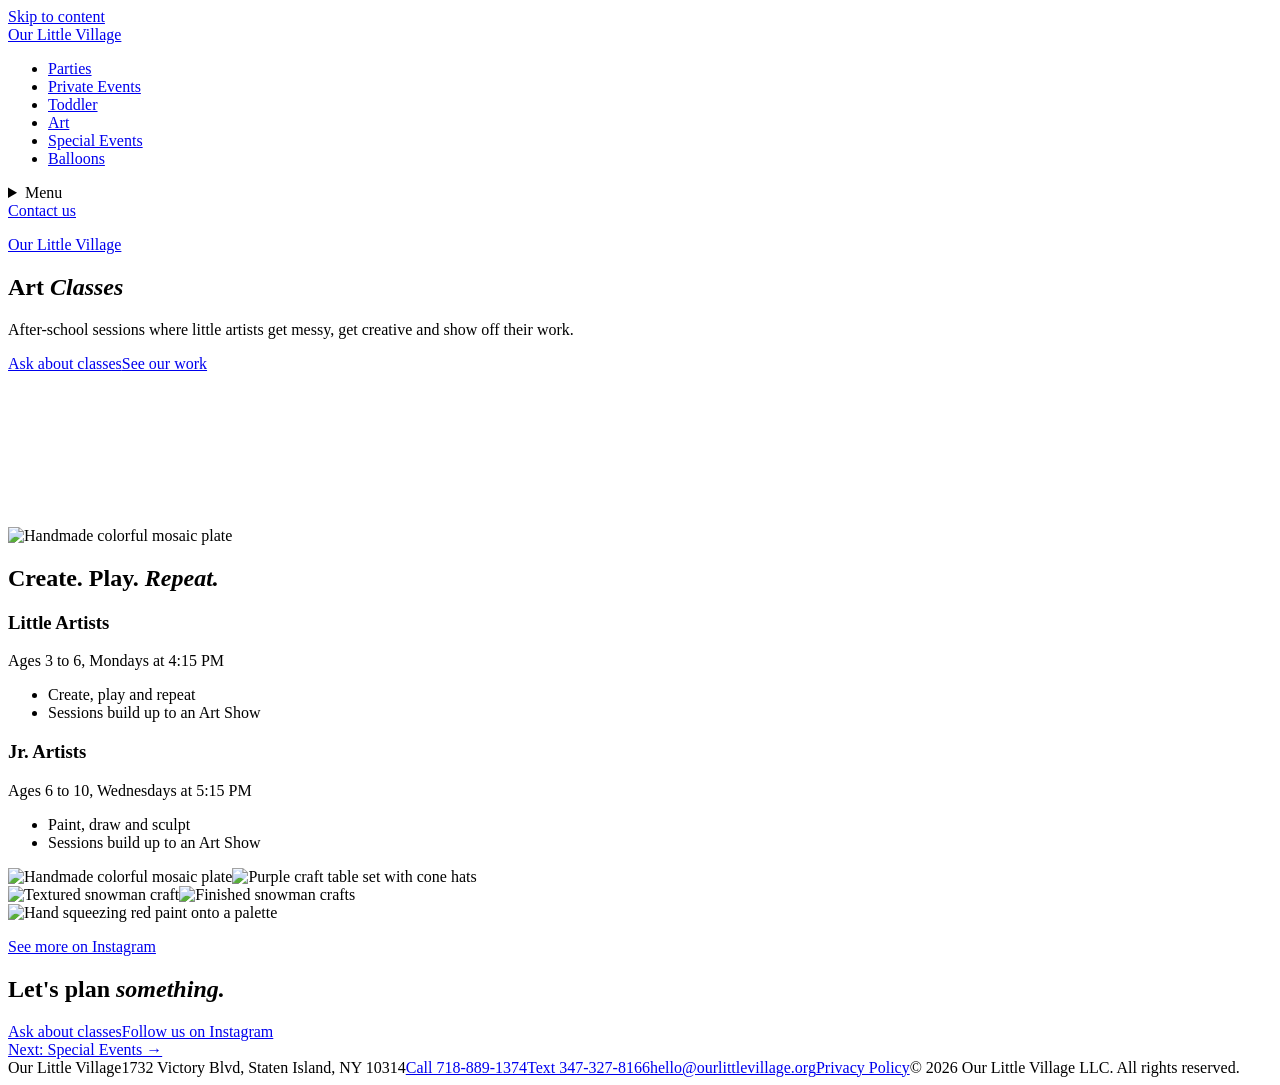
==== art-classes.html @ 56aa709c "Add files via upload" ====
<!doctype html>
<html lang="en">
<head>
<meta charset="utf-8">
<meta name="robots" content="noindex, nofollow">
<meta name="viewport" content="width=device-width, initial-scale=1">
<title>Art Classes | Our Little Village, Staten Island</title>
<meta name="description" content="After-school art classes for Little Artists ages 3 to 6 and Jr. Artists ages 6 to 10 in Staten Island.">
<link rel="preconnect" href="https://fonts.googleapis.com">
<link rel="preconnect" href="https://fonts.gstatic.com" crossorigin>
<link href="https://fonts.googleapis.com/css2?family=Fraunces:ital,opsz,wght,SOFT,WONK@0,9..144,300..800,0..100,0..1;1,9..144,300..800,0..100,0..1&family=DM+Sans:opsz,wght@9..40,400;9..40,500;9..40,700&display=swap" rel="stylesheet">
<link rel="stylesheet" href="assets/pages.css">
<link rel="stylesheet" href="assets/access.css">
</head>
<body data-theme="art">
<a class="skip-link" href="#content">Skip to content</a>
<header class="panel">
<nav class="nav" aria-label="Main"><a class="brand" href="index.html"><img src="assets/logo.png" alt=""><span>Our Little Village</span></a><ul><li><a href="parties.html">Parties</a></li><li><a href="private-events.html">Private Events</a></li><li><a href="toddler-classes.html">Toddler</a></li><li><a href="art-classes.html" aria-current="page">Art</a></li><li><a href="special-events.html">Special Events</a></li><li><a href="balloons-backdrops.html">Balloons</a></li></ul><div class="nav-end"><details class="menu"><summary>Menu</summary><div class="panel-links"><a href="index.html">Home</a><a href="parties.html">Parties</a><a href="private-events.html">Private Events</a><a href="toddler-classes.html">Toddler</a><a href="art-classes.html">Art</a><a href="special-events.html">Special Events</a><a href="balloons-backdrops.html">Balloons</a><a href="contact.html">Contact</a></div></details><a class="call" href="contact.html">Contact us</a></div></nav>
<section class="phero" id="content" tabindex="-1">
  <div class="fx">
    <p class="crumb"><a href="index.html">Our Little Village</a></p>
    <h1>Art <em>Classes</em></h1>
    <p class="lede">After-school sessions where little artists get messy, get creative and show off their work.</p>
    <div class="cta"><a class="btn main" href="contact.html">Ask about classes</a><a class="btn alt" href="#work">See our work</a></div>
  </div>
  <div class="stage">
    <div class="arch"><video muted loop playsinline preload="none" poster="assets/work/art.jpg" data-src="assets/work/art.mp4" aria-hidden="true"></video></div>
    <img class="float" src="assets/work/art-a.jpg" alt="Handmade colorful mosaic plate">
  </div>
</section>
</header>
<main>
  <section class="statement"><h2 class="reveal">Create. Play. <em>Repeat.</em></h2></section>
  <section class="details"><article class="card reveal"><h3>Little Artists</h3><p class="meta">Ages 3 to 6, Mondays at 4:15 PM</p><ul><li>Create, play and repeat</li><li>Sessions build up to an Art Show</li></ul></article><article class="card reveal"><h3>Jr. Artists</h3><p class="meta">Ages 6 to 10, Wednesdays at 5:15 PM</p><ul><li>Paint, draw and sculpt</li><li>Sessions build up to an Art Show</li></ul></article></section>
  <section class="gallery-wrap" id="work"><div class="gallery reveal"><div class="col" style="--s:-34"><img loading="lazy" src="assets/work/art-a.jpg" alt="Handmade colorful mosaic plate"><img loading="lazy" src="assets/work/art-c.jpg" alt="Purple craft table set with cone hats"></div><div class="col" style="--s:46"><img loading="lazy" src="assets/work/art-d.jpg" alt="Textured snowman craft"><img loading="lazy" src="assets/work/art-e.jpg" alt="Finished snowman crafts"></div><div class="col" style="--s:-60"><img loading="lazy" src="assets/work/art-b.jpg" alt="Hand squeezing red paint onto a palette"></div></div>
    <p class="gallery-note"><a href="https://www.instagram.com/ourlittlevillage.llc/" target="_blank" rel="noopener">See more on Instagram</a></p></section>
</main>
<section class="next dark">
  <h2 class="reveal">Let's plan <em>something.</em></h2>
  <div class="cta"><a class="btn main" href="contact.html">Ask about classes</a><a class="btn alt" href="https://www.instagram.com/ourlittlevillage.llc/" target="_blank" rel="noopener">Follow us on Instagram</a></div>
  <a class="next-link" href="special-events.html">Next: Special Events &rarr;</a>
</section>
<footer><div><span>Our Little Village</span><span>1732 Victory Blvd, Staten Island, NY 10314</span><a href="tel:+17188891374">Call 718-889-1374</a><a href="sms:+13473278166">Text 347-327-8166</a><a href="mailto:hello@ourlittlevillage.org">hello@ourlittlevillage.org</a><a href="privacy.html">Privacy Policy</a><span>&copy; 2026 Our Little Village LLC. All rights reserved.</span></div></footer>
<script src="assets/motion.js"></script>
<script src="assets/pages.js"></script>
</body>
</html>
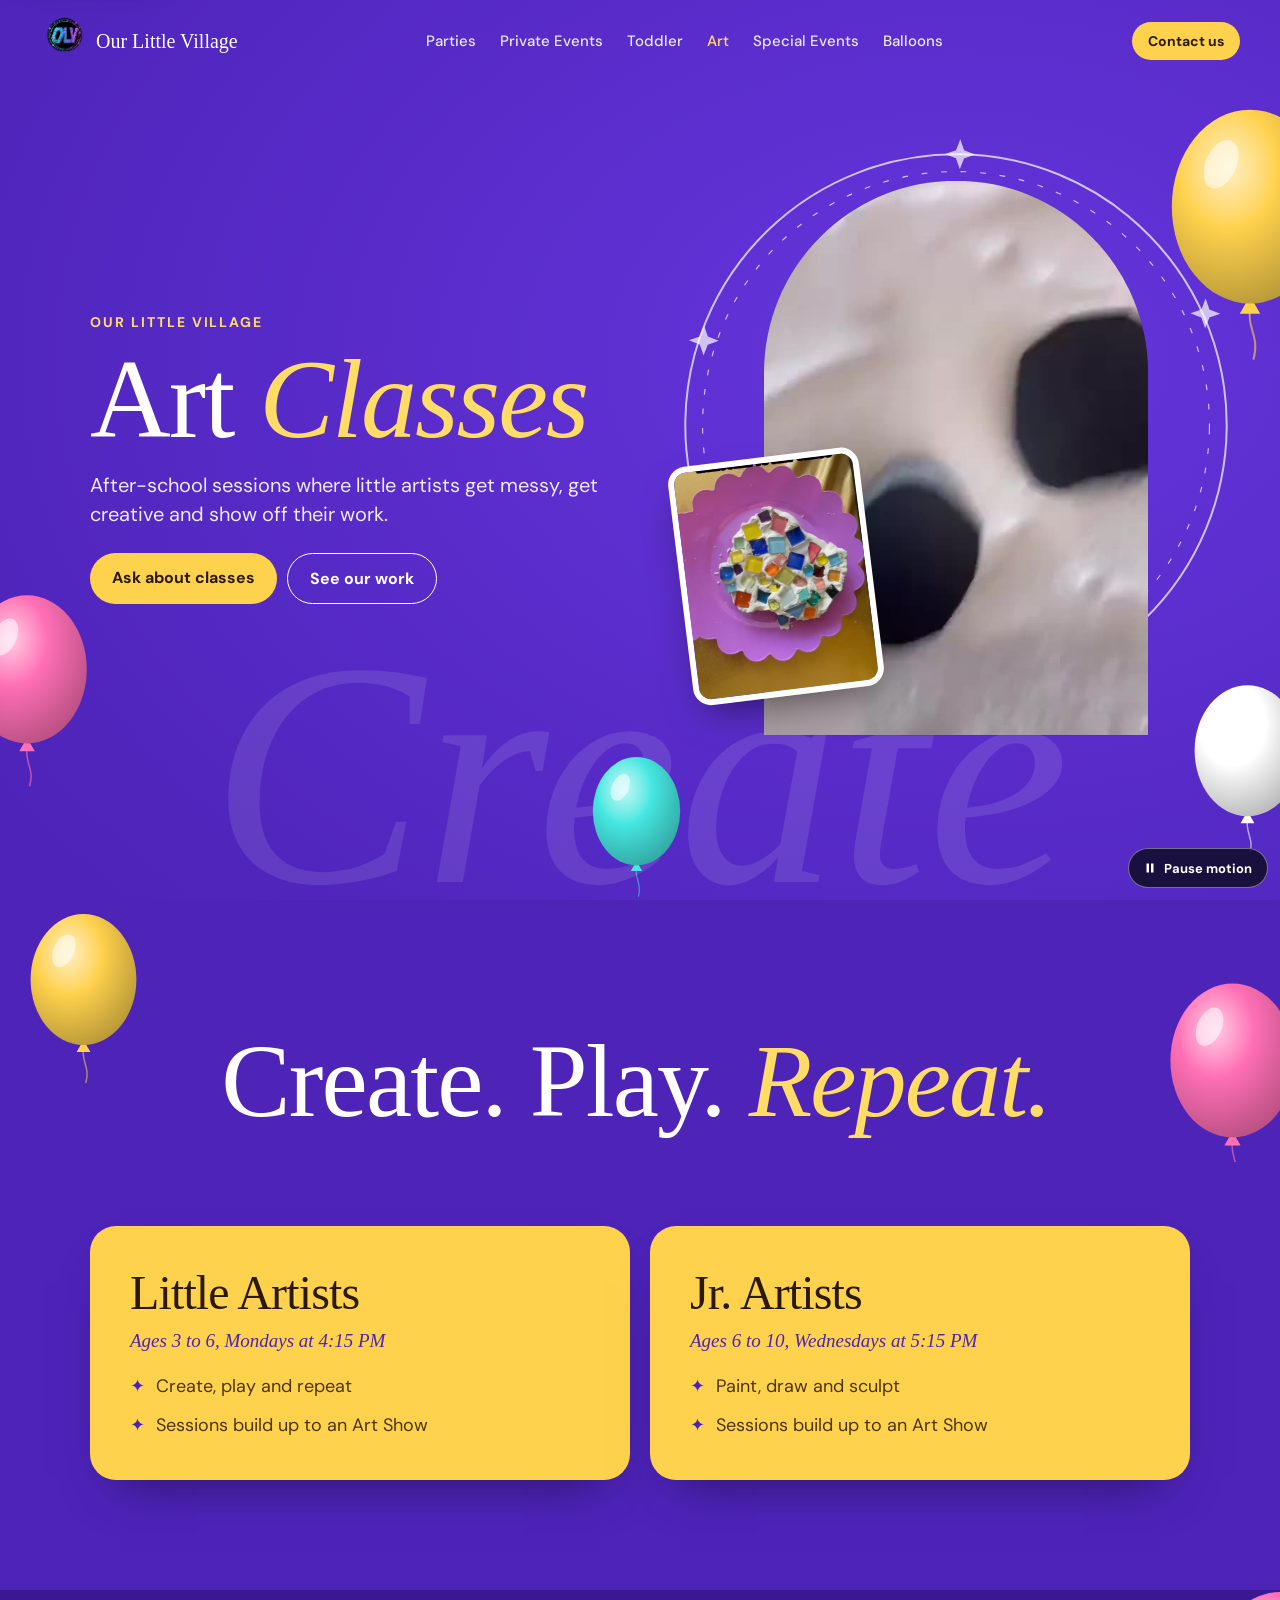
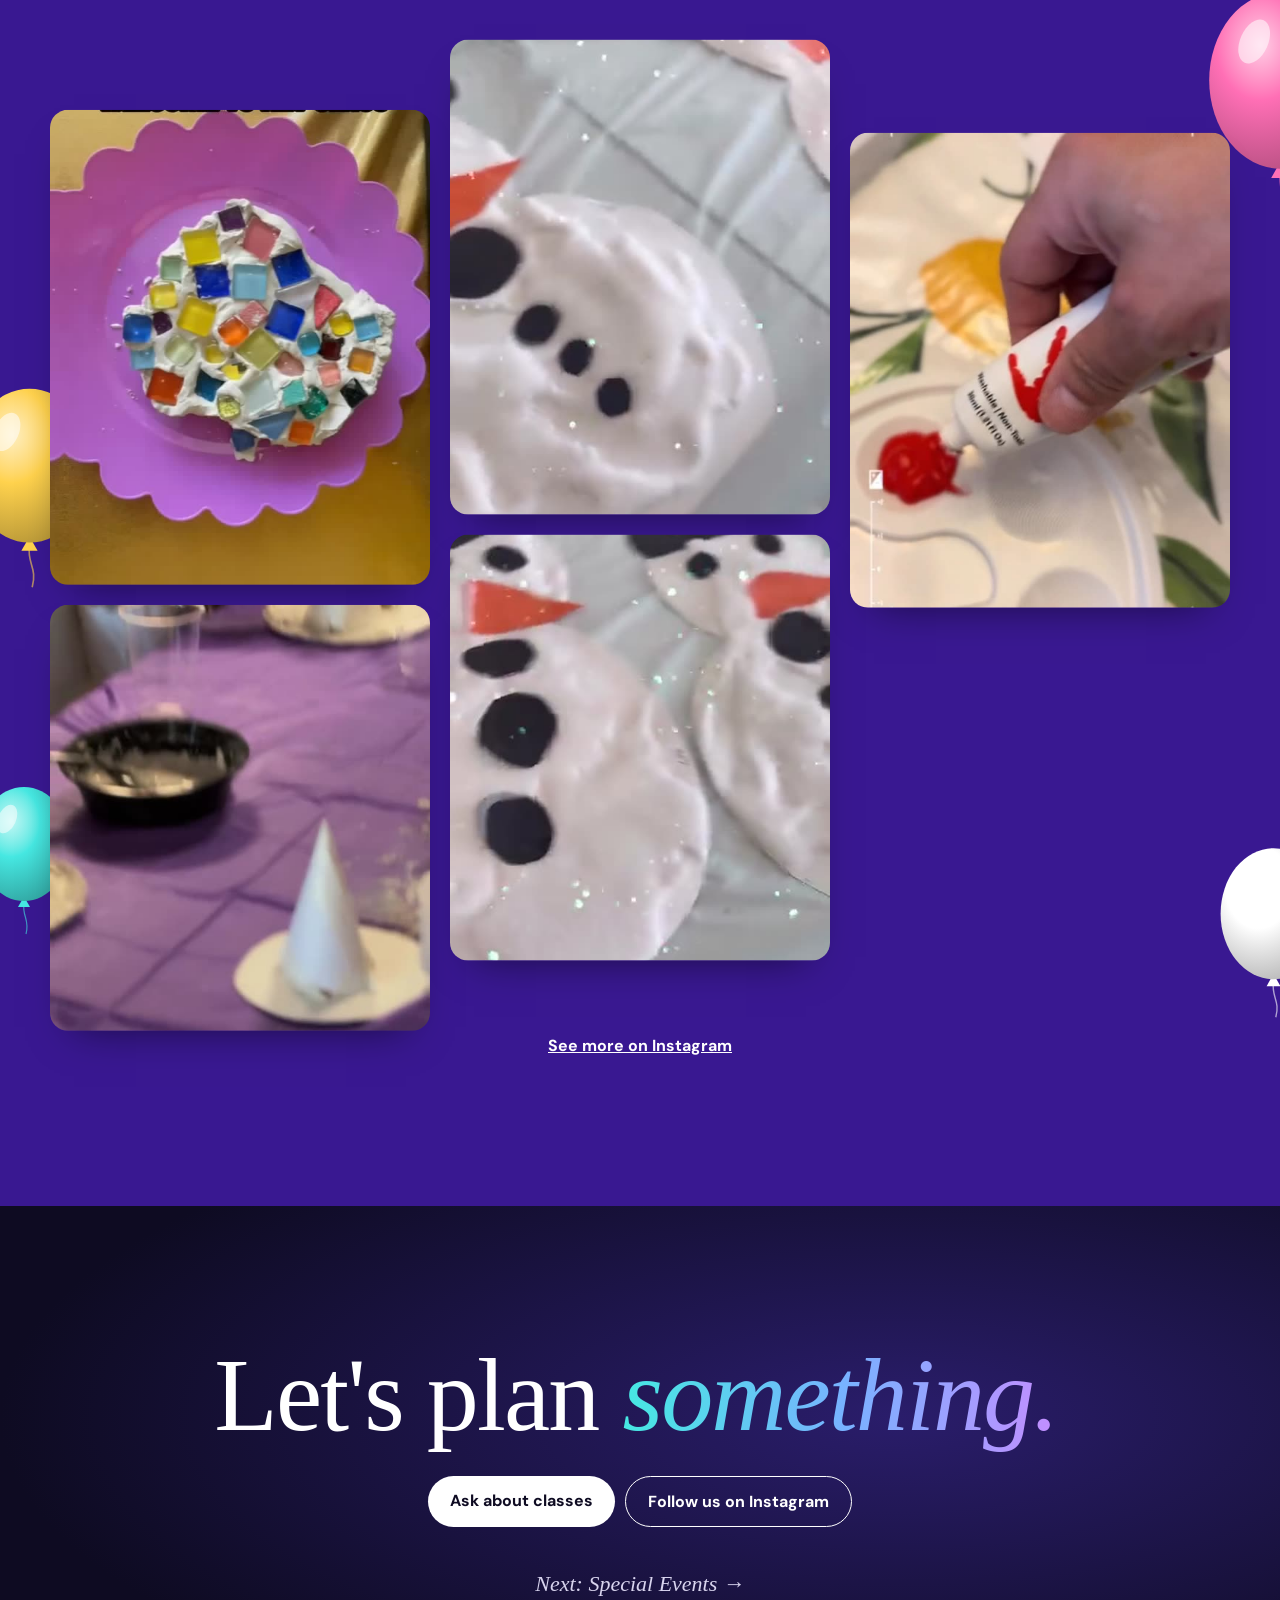
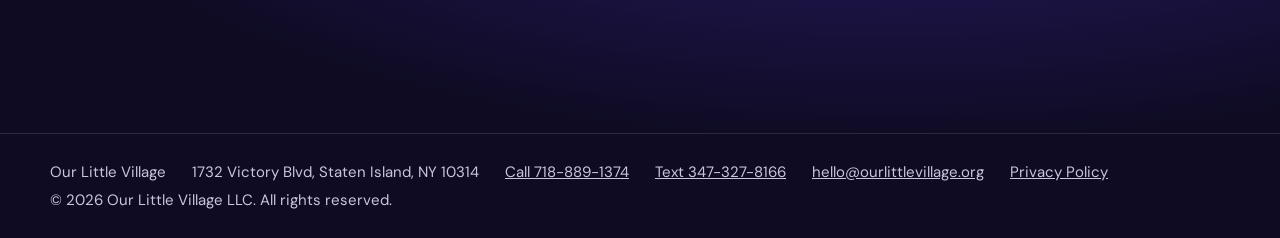
==== commit 153650ed: "Add files via upload" ====
--- a/art-classes.html
+++ b/art-classes.html
@@ -8,7 +8,7 @@
 <meta name="description" content="After-school art classes for Little Artists ages 3 to 6 and Jr. Artists ages 6 to 10 in Staten Island.">
 <link rel="preconnect" href="https://fonts.googleapis.com">
 <link rel="preconnect" href="https://fonts.gstatic.com" crossorigin>
-<link href="https://fonts.googleapis.com/css2?family=Fraunces:ital,opsz,wght,SOFT,WONK@0,9..144,300..800,0..100,0..1;1,9..144,300..800,0..100,0..1&family=DM+Sans:opsz,wght@9..40,400;9..40,500;9..40,700&display=swap" rel="stylesheet">
+<link href="https://fonts.googleapis.com/css2?family=Gloock&family=DM+Sans:opsz,wght@9..40,400;9..40,500;9..40,700&display=swap" rel="stylesheet">
 <link rel="stylesheet" href="assets/pages.css">
 <link rel="stylesheet" href="assets/access.css">
 </head>
--- a/assets/pages.css
+++ b/assets/pages.css
@@ -0,0 +1,155 @@
+:root{
+  --ink:#0e0b22; --teal:#46e8e2; --blue:#78b2ff; --violet:#c68cff;
+  --grad:linear-gradient(90deg,var(--teal),var(--blue) 50%,var(--violet));
+  --display:"Fraunces",Georgia,serif;
+  --body:"DM Sans",system-ui,sans-serif;
+  --ease:cubic-bezier(.22,.8,.24,1);
+}
+/* Each page takes the color of its section on the homepage. */
+body[data-theme=parties]{--bg:radial-gradient(90% 90% at 75% 40%,#c4145a 0%,#a30f4a 100%);--flat:#a30f4a;--bg2:#7c0a37;--fg:#fff;--sub:rgba(255,255,255,.9);--em:#ffe3ec;--ring:rgba(255,255,255,.75);--card:#ffe3ee;--cfg:#3f0f2c;--csub:#6b2a4c;--cem:#c2185b;--btn:#fff;--btnfg:#7c0a37}
+body[data-theme=private]{--bg:radial-gradient(90% 90% at 75% 40%,#ffe9f0 0%,#ffc9dc 100%);--flat:#ffc9dc;--bg2:#ffb0cb;--fg:#3f0f2c;--sub:#6b2a4c;--em:#a30f4a;--ring:rgba(194,24,91,.6);--card:#c2185b;--cfg:#fff;--csub:rgba(255,255,255,.93);--cem:#ffe0ea;--btn:#c2185b;--btnfg:#fff}
+body[data-theme=toddler]{--bg:radial-gradient(90% 90% at 75% 40%,#ffdb5c 0%,#ffbe1f 100%);--flat:#ffbe1f;--bg2:#ff9d1c;--fg:#2a1a05;--sub:#4c3510;--em:#9c2013;--ring:rgba(42,26,5,.55);--card:#2750cf;--cfg:#fff;--csub:rgba(255,255,255,.93);--cem:#ffd24d;--btn:#2a1a05;--btnfg:#ffd24d}
+body[data-theme=art]{--bg:radial-gradient(90% 90% at 75% 40%,#6535dc 0%,#4d23b8 100%);--flat:#4d23b8;--bg2:#391891;--fg:#fff;--sub:rgba(255,255,255,.9);--em:#ffdc66;--ring:rgba(255,255,255,.7);--card:#ffd24d;--cfg:#2a1a05;--csub:#4c3510;--cem:#4d23b8;--btn:#ffd24d;--btnfg:#2a1a05}
+body[data-theme=special]{--bg:radial-gradient(90% 90% at 75% 40%,#2a1d6b 0%,#100c28 100%);--flat:#100c28;--bg2:#1b1444;--fg:#fff;--sub:#d6d2ec;--em:#46e8e2;--ring:rgba(120,178,255,.8);--card:#2a1d6b;--cfg:#fff;--csub:#d6d2ec;--cem:#46e8e2;--btn:#fff;--btnfg:#100c28}
+body[data-theme=balloons]{--bg:radial-gradient(90% 90% at 75% 40%,#08716c 0%,#056661 100%);--flat:#056661;--bg2:#034a46;--fg:#fff;--sub:#fff;--em:#fff0c4;--ring:rgba(255,255,255,.75);--card:#ffe9a8;--cfg:#053f3c;--csub:#2d5c58;--cem:#06625f;--btn:#ffe9a8;--btnfg:#053f3c}
+
+body[data-theme=contact],body[data-theme=privacy]{--bg:radial-gradient(90% 90% at 50% 40%,#2a1d6b 0%,#100c28 100%);--flat:#100c28;--bg2:#1b1444;--fg:#fff;--sub:#d6d2ec;--em:#46e8e2;--ring:rgba(120,178,255,.8);--btn:#fff;--btnfg:#100c28}
+
+*{box-sizing:border-box;margin:0}
+html{scroll-behavior:smooth}
+body{background:var(--flat);color:var(--fg);font-family:var(--body);-webkit-font-smoothing:antialiased;overflow-x:hidden}
+a{color:inherit}
+h1,h2,h3{font-family:var(--display);font-weight:500;font-variation-settings:"SOFT" 0,"WONK" 1;letter-spacing:-.018em}
+em{font-style:italic;color:var(--em);padding-right:.08em}
+.next em{background-image:var(--grad);-webkit-background-clip:text;background-clip:text;color:transparent}
+
+.panel{--p:0;position:relative;overflow:hidden;background:var(--bg);color:var(--fg)}
+.dark{background:radial-gradient(100% 90% at 70% 40%,#2a1d6b 0%,var(--ink) 70%);color:#fff}
+.nav{position:relative;z-index:6;display:flex;align-items:center;justify-content:space-between;gap:16px;padding:14px 16px}
+.brand{display:flex;align-items:center;gap:10px;text-decoration:none;font:500 20px var(--display)}
+.brand img{width:46px;height:46px;object-fit:contain;transform:scale(1.42)}
+.nav ul{display:none;list-style:none;padding:0;gap:24px;font-weight:500;font-size:15px}
+.nav li a{text-decoration:none;opacity:.88}
+.nav li a:hover,.nav li a[aria-current]{opacity:1;color:var(--em)}
+.nav-end{display:flex;gap:8px;align-items:center}
+.call{flex:none;padding:10px 16px;border-radius:999px;background:var(--btn);color:var(--btnfg);font-weight:700;font-size:14px;text-decoration:none}
+.menu summary{list-style:none;cursor:pointer;padding:9px 15px;border-radius:999px;border:1px solid currentColor;font-weight:700;font-size:14px}
+.menu summary::-webkit-details-marker{display:none}
+.menu .panel-links{position:absolute;left:16px;right:16px;top:70px;display:grid;background:#191339;color:#fff;border:1px solid rgba(255,255,255,.16);border-radius:18px;padding:8px;box-shadow:0 24px 50px -18px #000}
+.menu .panel-links a{padding:13px 14px;text-decoration:none;font:500 20px var(--display)}
+
+.phero{position:relative;z-index:1;display:grid;gap:40px;max-width:1180px;margin:0 auto;padding:30px 16px 84px;align-items:center}
+.crumb{font-size:14px;letter-spacing:.14em;text-transform:uppercase;font-weight:700;color:var(--em)}
+.crumb a{text-decoration:none}
+.phero h1{font-size:clamp(56px,13vw,112px);line-height:1;margin:12px 0 16px}
+.lede{font-size:20px;line-height:1.45;max-width:27em;color:var(--sub)}
+.cta{display:flex;flex-wrap:wrap;gap:10px;margin-top:24px}
+.btn{display:inline-block;padding:14px 22px;border-radius:999px;font-weight:700;text-decoration:none;font-size:16px}
+.btn.main{background:var(--btn);color:var(--btnfg)}
+.btn.alt{border:1px solid currentColor}
+.next .btn.main{background:#fff;color:var(--ink)}
+.fx>*{opacity:0;transform:translateY(22px);filter:blur(10px);animation:rise .9s var(--ease) forwards}
+.fx>:nth-child(2){animation-delay:.1s}.fx>:nth-child(3){animation-delay:.22s}.fx>:nth-child(4){animation-delay:.34s}
+@keyframes rise{to{opacity:1;transform:none;filter:blur(0)}}
+
+.stage{--p:0;position:relative;width:min(62vw,390px);aspect-ratio:9/13;margin:0 auto}
+.orbit{color:var(--ring);position:absolute;left:50%;top:44%;width:150%;aspect-ratio:1;overflow:visible;transform:translate(-50%,-50%) rotate(calc(var(--p)*95deg))}
+.arch{position:absolute;inset:0;overflow:hidden;background:rgba(0,0,0,.18);box-shadow:0 30px 60px -28px rgba(0,0,0,.5);clip-path:inset(100% 0 0 0 round 999px 999px 0 0);animation:open 1.25s var(--ease) .1s forwards}
+@keyframes open{to{clip-path:inset(0 0 0 0 round 999px 999px 0 0)}}
+.arch video{width:100%;height:100%;object-fit:cover;display:block}
+.float{position:absolute;z-index:2;left:-22%;bottom:7%;width:50%;aspect-ratio:4/5;object-fit:cover;border:6px solid #fff;border-radius:18px;box-shadow:0 18px 40px -16px rgba(0,0,0,.6);transform:translateY(calc(var(--p)*-70px)) rotate(-7deg)}
+
+.ghost{position:absolute;left:50%;top:86%;font:italic 500 clamp(130px,25vw,400px)/1 var(--display);font-variation-settings:"SOFT" 0,"WONK" 1;white-space:nowrap;color:var(--fg);opacity:.1;transform:translate(calc(-50% + var(--p)*16vw),-50%);pointer-events:none}
+.bal{position:absolute;left:calc(var(--x)*1%);top:calc(var(--y)*1%);width:calc(var(--s)*1px);transform:translateY(calc(var(--p)*var(--v)*1px));pointer-events:none}
+.bal svg{display:block;width:100%;overflow:visible;animation:bob 5.5s ease-in-out infinite alternate;animation-delay:var(--d)}
+@keyframes bob{from{transform:translateY(-9px) rotate(-3deg)}to{transform:translateY(11px) rotate(3deg)}}
+
+.statement{--p:0;position:relative;overflow:hidden;padding:84px 16px 28px;text-align:center}
+.statement h2{position:relative;z-index:1;font-size:clamp(46px,9vw,104px);line-height:1.02;max-width:9.5em;margin:0 auto}
+.reveal{opacity:0;transform:translateY(30px);transition:opacity .85s ease,transform 1s var(--ease)}
+.reveal.in{opacity:1;transform:none}
+
+.details{position:relative;z-index:1;display:grid;gap:20px;max-width:1180px;margin:0 auto;padding:44px 16px 72px}
+.card{background:var(--card);color:var(--cfg);border-radius:26px;padding:30px 24px;box-shadow:0 26px 50px -30px rgba(0,0,0,.55)}
+.card h3{font-size:clamp(34px,4.6vw,48px);line-height:1.05}
+.meta{margin-top:10px;font:italic 400 19px/1.35 var(--display);color:var(--cem)}
+.card ul{list-style:none;padding:0;margin-top:20px;display:grid;gap:13px}
+.card li{position:relative;padding-left:26px;color:var(--csub);font-size:18px;line-height:1.42}
+.card li::before{content:"\2726";position:absolute;left:0;top:0;color:var(--cem)}
+
+.gallery-wrap{--p:0;position:relative;overflow:hidden;background:var(--bg2);padding:64px 16px 110px}
+.gallery{position:relative;z-index:1;display:grid;grid-template-columns:repeat(2,1fr);gap:12px;max-width:1180px;margin:0 auto;align-items:start}
+.col{display:grid;gap:12px;transform:translateY(calc(var(--p)*var(--s)*1px))}
+.col img{width:100%;aspect-ratio:4/5;object-fit:cover;border-radius:18px;display:block;background:rgba(0,0,0,.15);box-shadow:0 20px 40px -24px rgba(0,0,0,.6)}
+.col img:nth-child(2n){aspect-ratio:1/1.12}
+.gallery-note{position:relative;z-index:1;text-align:center;margin-top:34px}
+.gallery-note a{color:var(--fg);font-weight:700}
+
+.arch img{width:100%;height:100%;object-fit:cover;display:block}
+.ways-wrap{--p:0;position:relative;overflow:hidden;background:var(--bg2);padding:72px 16px 90px}
+.ways-wrap>h2{position:relative;z-index:1;text-align:center;font-size:clamp(44px,8vw,88px);line-height:1.04;margin-bottom:38px}
+.tiles{position:relative;z-index:1;display:grid;gap:14px;max-width:1180px;margin:0 auto}
+.tile{--tilt:0deg;position:relative;overflow:hidden;display:flex;flex-direction:column;gap:8px;min-height:210px;padding:26px 24px;border-radius:28px;background:linear-gradient(145deg,color-mix(in srgb,var(--t) 86%,#fff),var(--t) 52%,color-mix(in srgb,var(--t) 80%,#000));color:var(--c);text-decoration:none;box-shadow:inset 0 1px 0 rgba(255,255,255,.4),0 30px 50px -28px rgba(0,0,0,.85);transition:opacity .85s ease,transform .5s var(--ease),box-shadow .4s}
+.tile:hover{transform:translateY(-8px) rotate(-.7deg);box-shadow:inset 0 1px 0 rgba(255,255,255,.4),0 44px 60px -28px rgba(0,0,0,.9)}
+.tile>small,.tile>strong,.tile>span{position:relative;z-index:1}
+.tile small{font-size:14px;letter-spacing:.14em;text-transform:uppercase;font-weight:700}
+.tile strong{font:500 clamp(32px,4vw,56px)/1.06 var(--display);font-variation-settings:"SOFT" 0,"WONK" 1;overflow-wrap:anywhere}
+.tile.mail strong{font-size:clamp(23px,6.6vw,32px)}
+.tile span{margin-top:auto;font:italic 400 21px var(--display)}
+.tile-icon{position:absolute;right:-16px;bottom:-22px;width:210px;fill:none;stroke:currentColor;stroke-width:3;stroke-linejoin:round;stroke-linecap:round;opacity:.17;transform:rotate(-9deg);transition:transform .6s var(--ease)}
+.tile:hover .tile-icon{transform:rotate(-2deg) scale(1.08)}
+.fan{position:relative;display:flex;justify-content:center;height:150px;margin:14px 0 6px}
+.fan img{width:112px;height:140px;object-fit:cover;border:5px solid #fff;border-radius:14px;box-shadow:0 14px 26px -12px rgba(0,0,0,.6);margin:0 -14px;transition:transform .5s var(--ease)}
+.fan img:nth-child(1){transform:rotate(-9deg) translateY(8px)}.fan img:nth-child(2){transform:rotate(2deg);z-index:1}.fan img:nth-child(3){transform:rotate(10deg) translateY(10px)}
+.tile:hover .fan img:nth-child(1){transform:rotate(-14deg) translate(-12px,4px)}.tile:hover .fan img:nth-child(3){transform:rotate(15deg) translate(12px,6px)}
+.visit{--p:0;--bg:radial-gradient(90% 90% at 25% 40%,#08716c 0%,#056661 100%);--fg:#fff;--sub:#fff;--em:#fff0c4;--ring:rgba(255,255,255,.75);--btn:#ffe9a8;--btnfg:#053f3c}
+.visit-in{position:relative;z-index:1;display:grid;gap:48px;align-items:center;max-width:1180px;margin:0 auto;padding:80px 16px 96px}
+.visit h2{font-size:clamp(50px,8.5vw,100px);line-height:1;margin-bottom:16px}
+.visit address{font:500 clamp(24px,2.6vw,32px)/1.25 var(--display);font-style:normal;margin-bottom:10px}
+.next{padding:92px 16px;text-align:center}
+.next h2{font-size:clamp(48px,9vw,104px);line-height:1.02}
+.next .cta{justify-content:center;margin-top:28px}
+.next-link{display:inline-block;margin-top:44px;font:italic 400 22px var(--display);text-decoration:none;color:#d8d4ee}
+.next-link:hover{color:var(--teal)}
+footer{background:var(--ink);border-top:1px solid rgba(255,255,255,.12);color:#c9c5e0;padding:28px 16px;font-size:15px}
+footer div{display:flex;flex-wrap:wrap;gap:8px 26px;max-width:1180px;margin:0 auto}
+
+@media (max-width:899px){
+  .bal{scale:.62;transform-origin:top left}
+  .bal.extra{display:none}
+  .col{transform:translateY(calc(var(--p)*var(--s)*.4px))}
+  .col:nth-child(3){grid-column:1/-1;grid-template-columns:1fr 1fr;align-items:start;transform:none}
+  .col:nth-child(3) img{aspect-ratio:4/5}
+  .gallery-note{margin-top:48px}
+}
+@media (min-width:900px){
+  .nav{padding:18px 40px}
+  .nav ul{display:flex}
+  .menu{display:none}
+  .phero{grid-template-columns:1.1fr .9fr;gap:60px;padding:44px 40px 110px;min-height:calc(100vh - 82px)}
+  .stage{width:min(30vw,430px)}
+  .statement{padding-top:128px}
+  .details{grid-template-columns:repeat(2,1fr);padding:64px 40px 110px}
+  .card{padding:42px 40px}
+  .gallery-wrap{padding:90px 40px 150px}
+  .gallery{grid-template-columns:repeat(3,1fr);gap:20px}
+  .col{gap:20px}
+  .next{padding:136px 40px}
+  .ways-wrap{padding:110px 40px 130px}
+  .tiles{grid-template-columns:repeat(6,1fr);gap:20px}
+  .tile{min-height:270px;padding:36px 34px}
+  .tile.s3{grid-column:span 3}.tile.s2{grid-column:span 2}.tile.s4{grid-column:span 4}.tile.s6{grid-column:span 6;min-height:240px}
+  .tile.mail strong{font-size:clamp(22px,1.85vw,30px)}
+  .fan{position:absolute;right:44px;top:50%;margin:0;height:auto;transform:translateY(-50%)}
+  .fan img{width:150px;height:188px}
+  .tile.has-fan strong{max-width:56%}
+  .tile.s4 strong{font-size:clamp(24px,2.3vw,33px)}
+  .visit-in{grid-template-columns:.9fr 1.1fr;gap:90px;padding:130px 40px}
+  footer{padding:28px 40px}
+}
+@media (prefers-reduced-motion:reduce){
+  html{scroll-behavior:auto}
+  .fx>*,.arch{animation:none;opacity:1;transform:none;filter:none;clip-path:inset(0 0 0 0 round 999px 999px 0 0)}
+  .reveal{opacity:1;transform:none;transition:none}
+  .bal svg{animation:none}
+}
--- a/assets/access.css
+++ b/assets/access.css
@@ -0,0 +1,21 @@
+/* Shared accessibility controls for every page. */
+.skip-link{position:fixed;left:12px;top:-70px;z-index:100;padding:13px 20px;border-radius:999px;background:#fff;color:#0e0b22;font:700 16px "DM Sans",system-ui,sans-serif;text-decoration:none;box-shadow:0 12px 26px -10px rgba(0,0,0,.7);transition:top .2s ease}
+.skip-link:focus{top:12px}
+:focus-visible{outline:3px solid currentColor;outline-offset:3px}
+[tabindex="-1"]:focus{outline:none}
+
+.motion-btn{position:fixed;right:12px;bottom:12px;z-index:60;display:inline-flex;align-items:center;gap:8px;min-height:40px;padding:0 15px;border:1px solid rgba(255,255,255,.4);border-radius:999px;background:rgba(14,11,34,.82);color:#fff;font:700 13px "DM Sans",system-ui,sans-serif;cursor:pointer;-webkit-backdrop-filter:blur(8px);backdrop-filter:blur(8px)}
+.motion-btn svg{width:12px;height:12px;fill:currentColor}
+.motion-btn:hover{background:#0e0b22}
+body.playing .motion-btn{display:none}
+
+.motion-paused .ticker div,.motion-paused .bal svg,.motion-paused .slide{animation-play-state:paused!important}
+
+.legal{position:relative;z-index:1;max-width:760px;margin:0 auto;padding:30px 16px 110px;color:#e7e4f5}
+.legal h2{font-size:clamp(28px,4vw,38px);line-height:1.12;margin:40px 0 10px;color:#fff}
+.legal p,.legal li{font-size:18px;line-height:1.6}
+.legal ul{padding-left:22px;margin-top:10px}
+.legal li{margin-top:6px}
+.legal a{color:#46e8e2}
+.legal .updated{color:#c9c5e0;font-size:16px;margin-top:44px}
+.phero.plain{grid-template-columns:1fr;min-height:0;padding-bottom:70px}
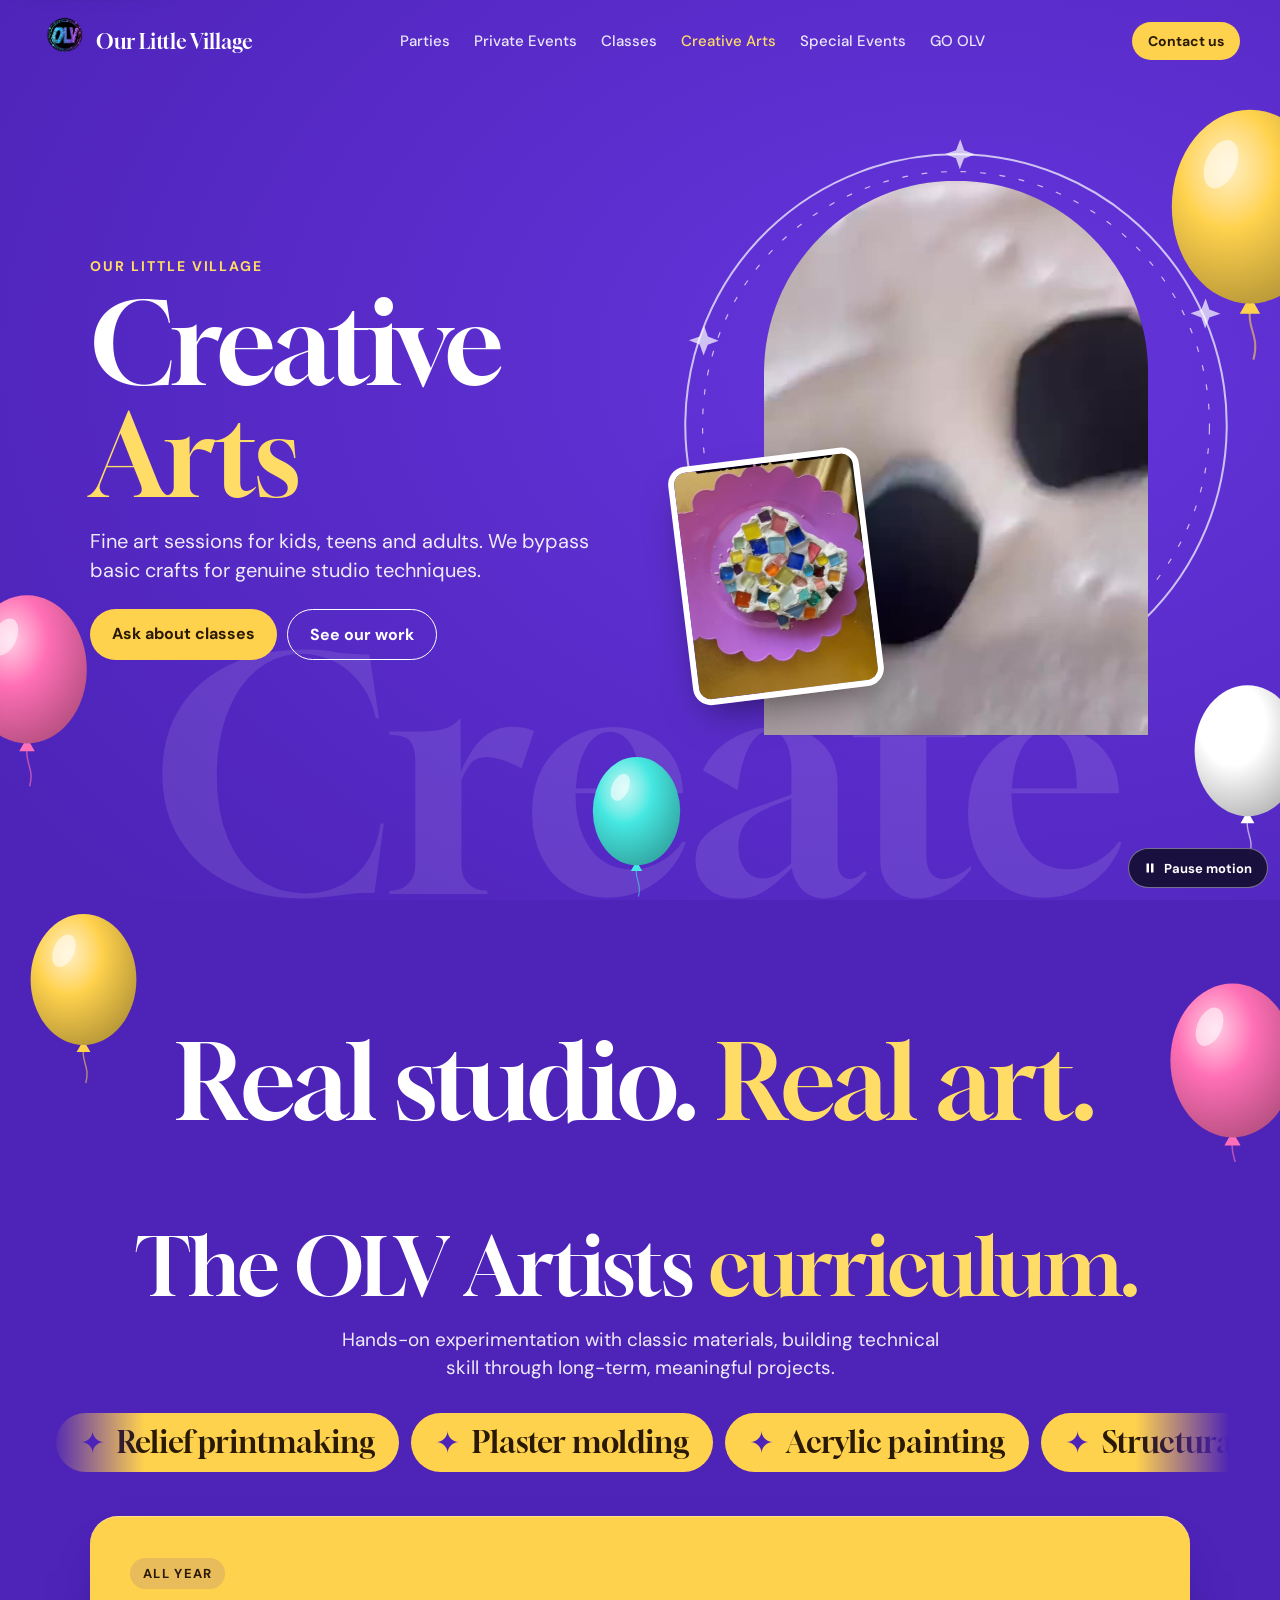
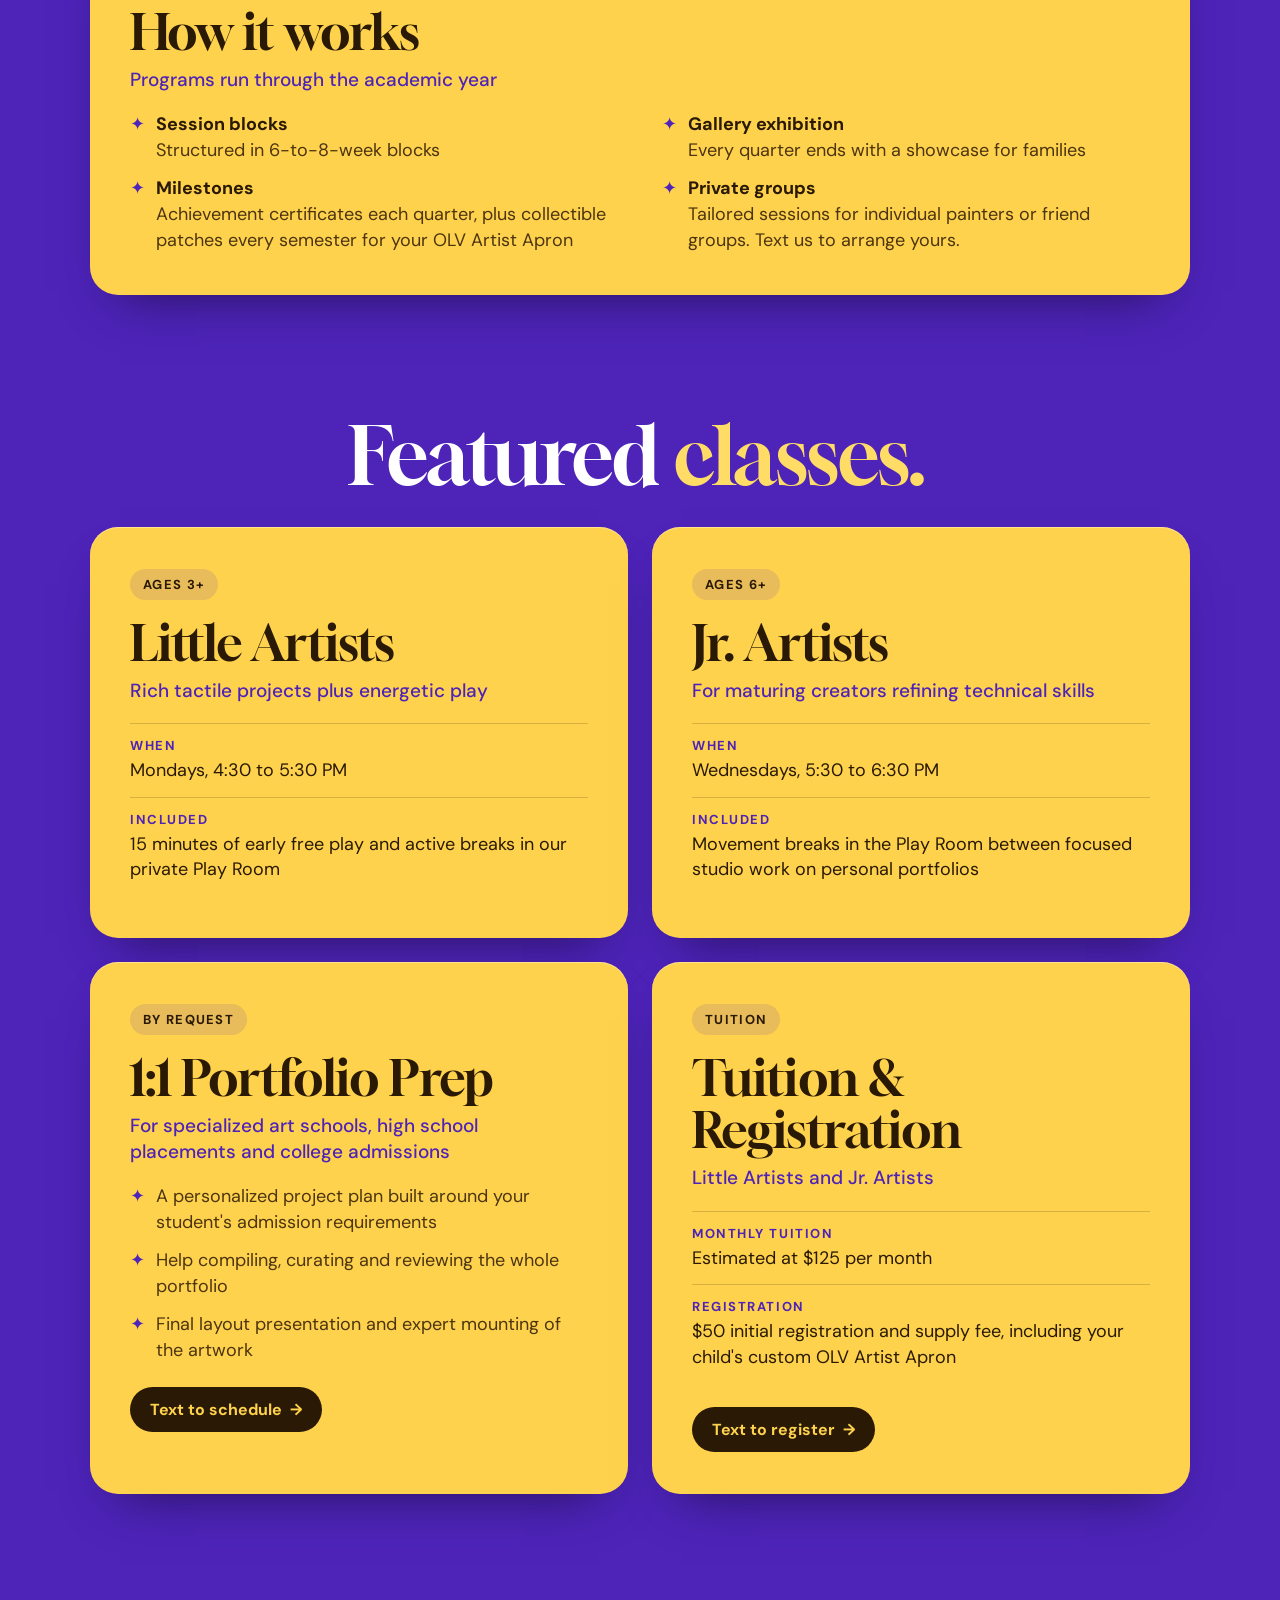
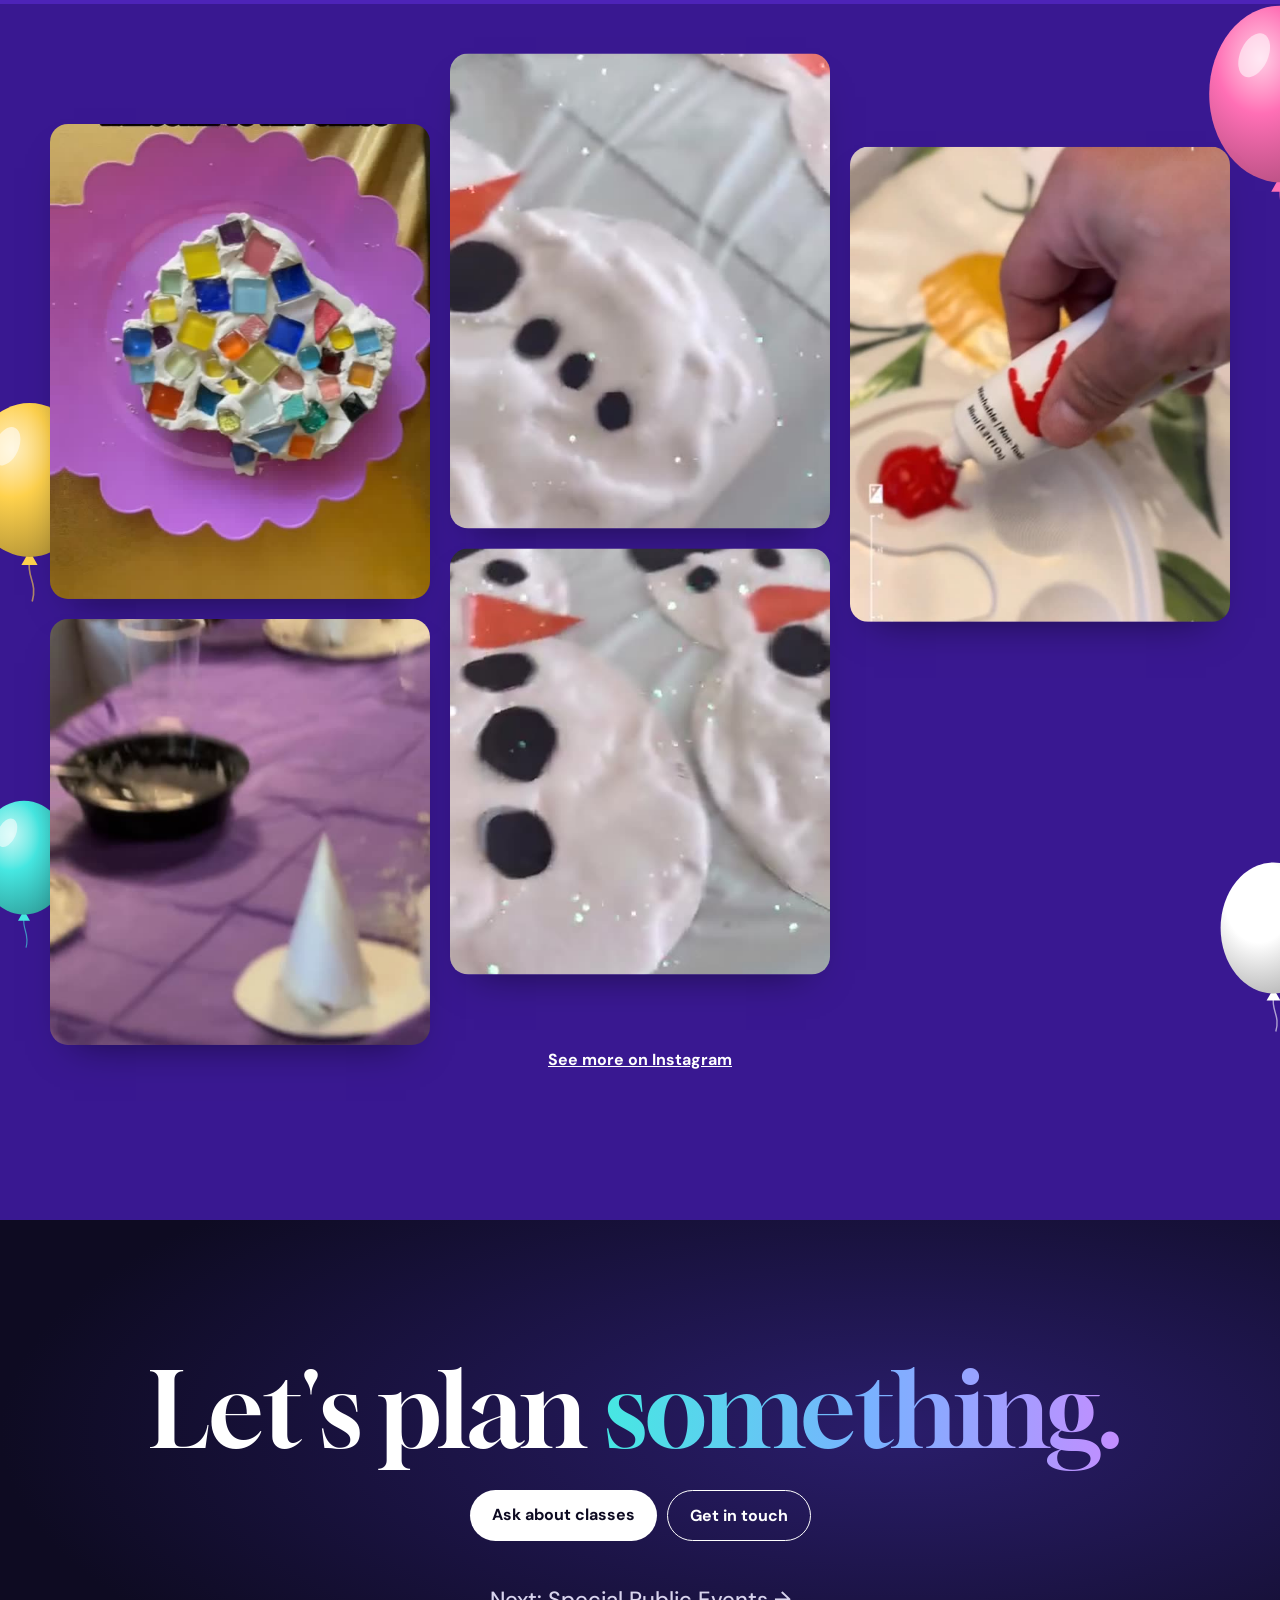
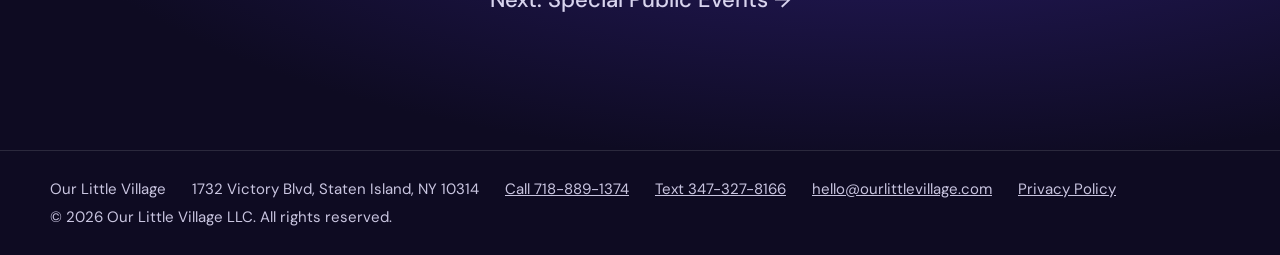
==== commit dada748e: "Apply client rework: new page copy, prices, motion and .com email Co-Authored-By: Claude Opus 5.5 <n" ====
--- a/art-classes.html
+++ b/art-classes.html
@@ -4,8 +4,8 @@
 <meta charset="utf-8">
 <meta name="robots" content="noindex, nofollow">
 <meta name="viewport" content="width=device-width, initial-scale=1">
-<title>Art Classes | Our Little Village, Staten Island</title>
-<meta name="description" content="After-school art classes for Little Artists ages 3 to 6 and Jr. Artists ages 6 to 10 in Staten Island.">
+<title>Creative Arts | Our Little Village, Staten Island</title>
+<meta name="description" content="OLV Artists fine art classes for kids, teens and adults in Staten Island: Little Artists, Jr. Artists and 1:1 portfolio prep.">
 <link rel="preconnect" href="https://fonts.googleapis.com">
 <link rel="preconnect" href="https://fonts.gstatic.com" crossorigin>
 <link href="https://fonts.googleapis.com/css2?family=Gloock&family=DM+Sans:opsz,wght@9..40,400;9..40,500;9..40,700&display=swap" rel="stylesheet">
@@ -15,13 +15,13 @@
 <body data-theme="art">
 <a class="skip-link" href="#content">Skip to content</a>
 <header class="panel">
-<nav class="nav" aria-label="Main"><a class="brand" href="index.html"><img src="assets/logo.png" alt=""><span>Our Little Village</span></a><ul><li><a href="parties.html">Parties</a></li><li><a href="private-events.html">Private Events</a></li><li><a href="toddler-classes.html">Toddler</a></li><li><a href="art-classes.html" aria-current="page">Art</a></li><li><a href="special-events.html">Special Events</a></li><li><a href="balloons-backdrops.html">Balloons</a></li></ul><div class="nav-end"><details class="menu"><summary>Menu</summary><div class="panel-links"><a href="index.html">Home</a><a href="parties.html">Parties</a><a href="private-events.html">Private Events</a><a href="toddler-classes.html">Toddler</a><a href="art-classes.html">Art</a><a href="special-events.html">Special Events</a><a href="balloons-backdrops.html">Balloons</a><a href="contact.html">Contact</a></div></details><a class="call" href="contact.html">Contact us</a></div></nav>
+<nav class="nav" aria-label="Main"><a class="brand" href="index.html"><img src="assets/logo.png" alt=""><span>Our Little Village</span></a><ul><li><a href="parties.html">Parties</a></li><li><a href="private-events.html">Private Events</a></li><li><a href="toddler-classes.html">Classes</a></li><li><a href="art-classes.html" aria-current="page">Creative Arts</a></li><li><a href="special-events.html">Special Events</a></li><li><a href="balloons-backdrops.html">GO OLV</a></li></ul><div class="nav-end"><details class="menu"><summary>Menu</summary><div class="panel-links"><a href="index.html">Home</a><a href="parties.html">Parties</a><a href="private-events.html">Private Events</a><a href="toddler-classes.html">Classes</a><a href="art-classes.html">Creative Arts</a><a href="special-events.html">Special Events</a><a href="balloons-backdrops.html">GO OLV</a><a href="contact.html">Contact</a></div></details><a class="call" href="contact.html">Contact us</a></div></nav>
 <section class="phero" id="content" tabindex="-1">
   <div class="fx">
     <p class="crumb"><a href="index.html">Our Little Village</a></p>
-    <h1>Art <em>Classes</em></h1>
-    <p class="lede">After-school sessions where little artists get messy, get creative and show off their work.</p>
-    <div class="cta"><a class="btn main" href="contact.html">Ask about classes</a><a class="btn alt" href="#work">See our work</a></div>
+    <h1>Creative <em>Arts</em></h1>
+    <p class="lede">Fine art sessions for kids, teens and adults. We bypass basic crafts for genuine studio techniques.</p>
+    <div class="cta"><a class="btn main" href="sms:+13473278166">Ask about classes</a><a class="btn alt" href="#work">See our work</a></div>
   </div>
   <div class="stage">
     <div class="arch"><video muted loop playsinline preload="none" poster="assets/work/art.jpg" data-src="assets/work/art.mp4" aria-hidden="true"></video></div>
@@ -30,17 +30,17 @@
 </section>
 </header>
 <main>
-  <section class="statement"><h2 class="reveal">Create. Play. <em>Repeat.</em></h2></section>
-  <section class="details"><article class="card reveal"><h3>Little Artists</h3><p class="meta">Ages 3 to 6, Mondays at 4:15 PM</p><ul><li>Create, play and repeat</li><li>Sessions build up to an Art Show</li></ul></article><article class="card reveal"><h3>Jr. Artists</h3><p class="meta">Ages 6 to 10, Wednesdays at 5:15 PM</p><ul><li>Paint, draw and sculpt</li><li>Sessions build up to an Art Show</li></ul></article></section>
+  <section class="statement"><h2 class="reveal">Real studio. <em>Real art.</em></h2></section>
+  <section class="details"><h2 class="group-head reveal">The OLV Artists <em>curriculum.</em></h2><p class="group-intro reveal">Hands-on experimentation with classic materials, building technical skill through long-term, meaningful projects.</p><div class="ribbon"><ul class="run"><li>Relief printmaking</li><li>Plaster molding</li><li>Acrylic painting</li><li>Structural sketching</li><li>Mixed-media design</li></ul><ul class="run" aria-hidden="true"><li>Relief printmaking</li><li>Plaster molding</li><li>Acrylic painting</li><li>Structural sketching</li><li>Mixed-media design</li></ul></div><div class="cards"><article class="card reveal wide" style="--i:0"><p class="tag">All year</p><h3>How it works</h3><p class="meta">Programs run through the academic year</p><ul><li><strong>Session blocks</strong> Structured in 6-to-8-week blocks</li><li><strong>Gallery exhibition</strong> Every quarter ends with a showcase for families</li><li><strong>Milestones</strong> Achievement certificates each quarter, plus collectible patches every semester for your OLV Artist Apron</li><li><strong>Private groups</strong> Tailored sessions for individual painters or friend groups. Text us to arrange yours.</li></ul></article></div></section><section class="details"><h2 class="group-head reveal">Featured <em>classes.</em></h2><div class="cards"><article class="card reveal" style="--i:0"><p class="tag">Ages 3+</p><h3>Little Artists</h3><p class="meta">Rich tactile projects plus energetic play</p><dl class="facts"><div><dt>When</dt><dd>Mondays, 4:30 to 5:30 PM</dd></div><div><dt>Included</dt><dd>15 minutes of early free play and active breaks in our private Play Room</dd></div></dl></article><article class="card reveal" style="--i:1"><p class="tag">Ages 6+</p><h3>Jr. Artists</h3><p class="meta">For maturing creators refining technical skills</p><dl class="facts"><div><dt>When</dt><dd>Wednesdays, 5:30 to 6:30 PM</dd></div><div><dt>Included</dt><dd>Movement breaks in the Play Room between focused studio work on personal portfolios</dd></div></dl></article><article class="card reveal" style="--i:2"><p class="tag">By request</p><h3>1:1 Portfolio Prep</h3><p class="meta">For specialized art schools, high school placements and college admissions</p><ul><li>A personalized project plan built around your student&#x27;s admission requirements</li><li>Help compiling, curating and reviewing the whole portfolio</li><li>Final layout presentation and expert mounting of the artwork</li></ul><a class="card-link" href="sms:+13473278166">Text to schedule <span aria-hidden="true">&rarr;</span></a></article><article class="card reveal" style="--i:3"><p class="tag">Tuition</p><h3>Tuition &amp; Registration</h3><p class="meta">Little Artists and Jr. Artists</p><dl class="facts"><div><dt>Monthly tuition</dt><dd>Estimated at $125 per month</dd></div><div><dt>Registration</dt><dd>$50 initial registration and supply fee, including your child&#x27;s custom OLV Artist Apron</dd></div></dl><a class="card-link" href="sms:+13473278166">Text to register <span aria-hidden="true">&rarr;</span></a></article></div></section>
   <section class="gallery-wrap" id="work"><div class="gallery reveal"><div class="col" style="--s:-34"><img loading="lazy" src="assets/work/art-a.jpg" alt="Handmade colorful mosaic plate"><img loading="lazy" src="assets/work/art-c.jpg" alt="Purple craft table set with cone hats"></div><div class="col" style="--s:46"><img loading="lazy" src="assets/work/art-d.jpg" alt="Textured snowman craft"><img loading="lazy" src="assets/work/art-e.jpg" alt="Finished snowman crafts"></div><div class="col" style="--s:-60"><img loading="lazy" src="assets/work/art-b.jpg" alt="Hand squeezing red paint onto a palette"></div></div>
     <p class="gallery-note"><a href="https://www.instagram.com/ourlittlevillage.llc/" target="_blank" rel="noopener">See more on Instagram</a></p></section>
 </main>
 <section class="next dark">
   <h2 class="reveal">Let's plan <em>something.</em></h2>
-  <div class="cta"><a class="btn main" href="contact.html">Ask about classes</a><a class="btn alt" href="https://www.instagram.com/ourlittlevillage.llc/" target="_blank" rel="noopener">Follow us on Instagram</a></div>
-  <a class="next-link" href="special-events.html">Next: Special Events &rarr;</a>
+  <div class="cta"><a class="btn main" href="sms:+13473278166">Ask about classes</a><a class="btn alt" href="contact.html">Get in touch</a></div>
+  <a class="next-link" href="special-events.html">Next: Special Public Events &rarr;</a>
 </section>
-<footer><div><span>Our Little Village</span><span>1732 Victory Blvd, Staten Island, NY 10314</span><a href="tel:+17188891374">Call 718-889-1374</a><a href="sms:+13473278166">Text 347-327-8166</a><a href="mailto:hello@ourlittlevillage.org">hello@ourlittlevillage.org</a><a href="privacy.html">Privacy Policy</a><span>&copy; 2026 Our Little Village LLC. All rights reserved.</span></div></footer>
+<footer><div><span>Our Little Village</span><span>1732 Victory Blvd, Staten Island, NY 10314</span><a href="tel:+17188891374">Call 718-889-1374</a><a href="sms:+13473278166">Text 347-327-8166</a><a href="mailto:hello@ourlittlevillage.com">hello@ourlittlevillage.com</a><a href="privacy.html">Privacy Policy</a><span>&copy; 2026 Our Little Village LLC. All rights reserved.</span></div></footer>
 <script src="assets/motion.js"></script>
 <script src="assets/pages.js"></script>
 </body>
--- a/assets/pages.css
+++ b/assets/pages.css
@@ -1,7 +1,7 @@
 :root{
   --ink:#0e0b22; --teal:#46e8e2; --blue:#78b2ff; --violet:#c68cff;
   --grad:linear-gradient(90deg,var(--teal),var(--blue) 50%,var(--violet));
-  --display:"Fraunces",Georgia,serif;
+  --display:"Gloock",Georgia,serif;
   --body:"DM Sans",system-ui,sans-serif;
   --ease:cubic-bezier(.22,.8,.24,1);
 }
@@ -19,14 +19,14 @@
 html{scroll-behavior:smooth}
 body{background:var(--flat);color:var(--fg);font-family:var(--body);-webkit-font-smoothing:antialiased;overflow-x:hidden}
 a{color:inherit}
-h1,h2,h3{font-family:var(--display);font-weight:500;font-variation-settings:"SOFT" 0,"WONK" 1;letter-spacing:-.018em}
-em{font-style:italic;color:var(--em);padding-right:.08em}
+h1,h2,h3{font-family:var(--display);font-weight:400;letter-spacing:-.018em}
+em{font-style:normal;color:var(--em);padding-right:.08em}
 .next em{background-image:var(--grad);-webkit-background-clip:text;background-clip:text;color:transparent}
 
 .panel{--p:0;position:relative;overflow:hidden;background:var(--bg);color:var(--fg)}
 .dark{background:radial-gradient(100% 90% at 70% 40%,#2a1d6b 0%,var(--ink) 70%);color:#fff}
 .nav{position:relative;z-index:6;display:flex;align-items:center;justify-content:space-between;gap:16px;padding:14px 16px}
-.brand{display:flex;align-items:center;gap:10px;text-decoration:none;font:500 20px var(--display)}
+.brand{display:flex;align-items:center;gap:10px;text-decoration:none;font:400 20px var(--display)}
 .brand img{width:46px;height:46px;object-fit:contain;transform:scale(1.42)}
 .nav ul{display:none;list-style:none;padding:0;gap:24px;font-weight:500;font-size:15px}
 .nav li a{text-decoration:none;opacity:.88}
@@ -36,7 +36,7 @@
 .menu summary{list-style:none;cursor:pointer;padding:9px 15px;border-radius:999px;border:1px solid currentColor;font-weight:700;font-size:14px}
 .menu summary::-webkit-details-marker{display:none}
 .menu .panel-links{position:absolute;left:16px;right:16px;top:70px;display:grid;background:#191339;color:#fff;border:1px solid rgba(255,255,255,.16);border-radius:18px;padding:8px;box-shadow:0 24px 50px -18px #000}
-.menu .panel-links a{padding:13px 14px;text-decoration:none;font:500 20px var(--display)}
+.menu .panel-links a{padding:13px 14px;text-decoration:none;font:400 20px var(--display)}
 
 .phero{position:relative;z-index:1;display:grid;gap:40px;max-width:1180px;margin:0 auto;padding:30px 16px 84px;align-items:center}
 .crumb{font-size:14px;letter-spacing:.14em;text-transform:uppercase;font-weight:700;color:var(--em)}
@@ -59,7 +59,7 @@
 .arch video{width:100%;height:100%;object-fit:cover;display:block}
 .float{position:absolute;z-index:2;left:-22%;bottom:7%;width:50%;aspect-ratio:4/5;object-fit:cover;border:6px solid #fff;border-radius:18px;box-shadow:0 18px 40px -16px rgba(0,0,0,.6);transform:translateY(calc(var(--p)*-70px)) rotate(-7deg)}
 
-.ghost{position:absolute;left:50%;top:86%;font:italic 500 clamp(130px,25vw,400px)/1 var(--display);font-variation-settings:"SOFT" 0,"WONK" 1;white-space:nowrap;color:var(--fg);opacity:.1;transform:translate(calc(-50% + var(--p)*16vw),-50%);pointer-events:none}
+.ghost{position:absolute;left:50%;top:86%;font:400 clamp(130px,25vw,400px)/1 var(--display);white-space:nowrap;color:var(--fg);opacity:.1;transform:translate(calc(-50% + var(--p)*16vw),-50%);pointer-events:none}
 .bal{position:absolute;left:calc(var(--x)*1%);top:calc(var(--y)*1%);width:calc(var(--s)*1px);transform:translateY(calc(var(--p)*var(--v)*1px));pointer-events:none}
 .bal svg{display:block;width:100%;overflow:visible;animation:bob 5.5s ease-in-out infinite alternate;animation-delay:var(--d)}
 @keyframes bob{from{transform:translateY(-9px) rotate(-3deg)}to{transform:translateY(11px) rotate(3deg)}}
@@ -69,13 +69,60 @@
 .reveal{opacity:0;transform:translateY(30px);transition:opacity .85s ease,transform 1s var(--ease)}
 .reveal.in{opacity:1;transform:none}
 
-.details{position:relative;z-index:1;display:grid;gap:20px;max-width:1180px;margin:0 auto;padding:44px 16px 72px}
-.card{background:var(--card);color:var(--cfg);border-radius:26px;padding:30px 24px;box-shadow:0 26px 50px -30px rgba(0,0,0,.55)}
-.card h3{font-size:clamp(34px,4.6vw,48px);line-height:1.05}
-.meta{margin-top:10px;font:italic 400 19px/1.35 var(--display);color:var(--cem)}
+.details{position:relative;z-index:1;max-width:1180px;margin:0 auto;padding:44px 16px 72px}
+.details+.details{padding-top:8px}
+.cards{display:grid;gap:20px}
+.group-head{font-size:clamp(42px,7vw,80px);line-height:1.02;text-align:center;margin-bottom:30px}
+.group-intro{max-width:32em;margin:-12px auto 30px;text-align:center;font-size:19px;line-height:1.5;color:var(--sub)}
+.group-note{margin-top:24px;text-align:center;font-weight:500;font-size:17px;color:var(--sub)}
+
+/* Cards rise in one after another (--i), then their contents follow (--j). Hover lift uses `translate` so it never inherits the entrance delay. */
+.card{position:relative;overflow:hidden;background:var(--card);color:var(--cfg);border-radius:28px;padding:30px 24px;box-shadow:inset 0 1px 0 rgba(255,255,255,.35),0 26px 50px -30px rgba(0,0,0,.6);transition:translate .5s var(--ease),box-shadow .5s var(--ease)}
+.card::before{content:"";position:absolute;inset:0;pointer-events:none;opacity:0;transition:opacity .5s;background:radial-gradient(420px circle at var(--mx,50%) var(--my,0%),color-mix(in srgb,#fff 34%,transparent),transparent 60%)}
+.card>*{position:relative}
+@media (hover:hover){
+  .card:hover{translate:0 -6px;box-shadow:inset 0 1px 0 rgba(255,255,255,.35),0 40px 64px -30px rgba(0,0,0,.7)}
+  .card:hover::before{opacity:1}
+}
+.card.reveal{transform:translateY(54px) scale(.965);transition:opacity .8s ease calc(var(--i)*.14s),transform 1.15s var(--ease) calc(var(--i)*.14s),translate .5s var(--ease),box-shadow .5s var(--ease)}
+.card.reveal.in{transform:none}
+.card.reveal>*{opacity:0;transform:translateY(16px);transition:opacity .7s ease,transform .9s var(--ease);transition-delay:calc(var(--i)*.14s + var(--j,0)*.07s + .2s)}
+.card.reveal.in>*{opacity:1;transform:none}
+.tag{display:inline-block;padding:7px 13px;border-radius:999px;background:color-mix(in srgb,var(--cem) 13%,transparent);color:var(--cfg);font-size:13px;font-weight:700;letter-spacing:.1em;text-transform:uppercase;margin-bottom:16px}
+.card h3{font-size:clamp(34px,4.6vw,50px);line-height:1.04}
+.meta{margin-top:10px;font:500 19px/1.35 var(--body);color:var(--cem)}
+.card .body{margin-top:16px;font-size:18px;line-height:1.5;color:var(--csub)}
 .card ul{list-style:none;padding:0;margin-top:20px;display:grid;gap:13px}
 .card li{position:relative;padding-left:26px;color:var(--csub);font-size:18px;line-height:1.42}
 .card li::before{content:"\2726";position:absolute;left:0;top:0;color:var(--cem)}
+.card li strong{display:block;color:var(--cfg)}
+.facts{display:grid;margin-top:20px}
+.facts div{padding:13px 0;border-top:1px solid color-mix(in srgb,var(--cfg) 18%,transparent)}
+.facts dt{font-size:13px;font-weight:700;letter-spacing:.12em;text-transform:uppercase;color:var(--cem)}
+.facts dd{margin:4px 0 0;font-size:18px;line-height:1.42}
+.chips-label{margin-top:24px;font-size:13px;font-weight:700;letter-spacing:.12em;text-transform:uppercase;color:var(--cem)}
+.card .chips{display:flex;flex-wrap:wrap;gap:8px;margin-top:10px}
+.card .chips li{padding:9px 15px;border:1.5px solid color-mix(in srgb,var(--cfg) 30%,transparent);border-radius:999px;color:var(--cfg);font-size:16px;font-weight:500;line-height:1.2}
+.card .chips li::before{content:none}
+.note{margin-top:22px;padding:16px 18px;border-radius:16px;background:color-mix(in srgb,var(--cfg) 7%,transparent);border-left:3px solid var(--cem);font-size:17px;line-height:1.5;color:var(--csub)}
+.note strong{display:block;color:var(--cfg);margin-bottom:3px}
+.card-link{display:inline-flex;align-items:center;gap:8px;margin-top:24px;padding:12px 20px;border-radius:999px;background:var(--cfg);color:var(--card);font-weight:700;text-decoration:none}
+.card-link span{transition:transform .35s var(--ease)}
+.card-link:hover span{transform:translateX(5px)}
+
+/* Endless ribbon of pills. The copy loops seamlessly; it pauses on hover and with the pause button. */
+.ribbon{display:flex;overflow:hidden;margin:0 -16px 34px;-webkit-mask-image:linear-gradient(90deg,transparent,#000 8%,#000 92%,transparent);mask-image:linear-gradient(90deg,transparent,#000 8%,#000 92%,transparent)}
+.run{display:flex;flex:none;gap:12px;padding:0 6px;list-style:none;animation:run 32s linear infinite}
+.run li{flex:none;padding:13px 24px;border-radius:999px;background:var(--card);color:var(--cfg);font:400 clamp(21px,2.4vw,30px)/1.1 var(--display);white-space:nowrap}
+.run li::before{content:"\2726";margin-right:12px;color:var(--cem)}
+.ribbon:hover .run{animation-play-state:paused}
+@keyframes run{to{transform:translateX(-100%)}}
+
+/* Headings write on word by word (words are wrapped in pages.js). */
+.reveal.split{opacity:1;transform:none}
+.split .w{display:inline-block;overflow:hidden;vertical-align:top;padding:.04em .02em .1em;margin:-.04em -.02em -.1em}
+.split .w>span{display:inline-block;transform:translateY(108%) rotate(4deg);transform-origin:0 100%;transition:transform 1.05s var(--ease);transition-delay:calc(var(--w)*.075s)}
+.split.in .w>span{transform:none}
 
 .gallery-wrap{--p:0;position:relative;overflow:hidden;background:var(--bg2);padding:64px 16px 110px}
 .gallery{position:relative;z-index:1;display:grid;grid-template-columns:repeat(2,1fr);gap:12px;max-width:1180px;margin:0 auto;align-items:start}
@@ -93,9 +140,9 @@
 .tile:hover{transform:translateY(-8px) rotate(-.7deg);box-shadow:inset 0 1px 0 rgba(255,255,255,.4),0 44px 60px -28px rgba(0,0,0,.9)}
 .tile>small,.tile>strong,.tile>span{position:relative;z-index:1}
 .tile small{font-size:14px;letter-spacing:.14em;text-transform:uppercase;font-weight:700}
-.tile strong{font:500 clamp(32px,4vw,56px)/1.06 var(--display);font-variation-settings:"SOFT" 0,"WONK" 1;overflow-wrap:anywhere}
+.tile strong{font:400 clamp(32px,4vw,56px)/1.06 var(--display);overflow-wrap:anywhere}
 .tile.mail strong{font-size:clamp(23px,6.6vw,32px)}
-.tile span{margin-top:auto;font:italic 400 21px var(--display)}
+.tile span{margin-top:auto;font:500 21px var(--body)}
 .tile-icon{position:absolute;right:-16px;bottom:-22px;width:210px;fill:none;stroke:currentColor;stroke-width:3;stroke-linejoin:round;stroke-linecap:round;opacity:.17;transform:rotate(-9deg);transition:transform .6s var(--ease)}
 .tile:hover .tile-icon{transform:rotate(-2deg) scale(1.08)}
 .fan{position:relative;display:flex;justify-content:center;height:150px;margin:14px 0 6px}
@@ -105,11 +152,11 @@
 .visit{--p:0;--bg:radial-gradient(90% 90% at 25% 40%,#08716c 0%,#056661 100%);--fg:#fff;--sub:#fff;--em:#fff0c4;--ring:rgba(255,255,255,.75);--btn:#ffe9a8;--btnfg:#053f3c}
 .visit-in{position:relative;z-index:1;display:grid;gap:48px;align-items:center;max-width:1180px;margin:0 auto;padding:80px 16px 96px}
 .visit h2{font-size:clamp(50px,8.5vw,100px);line-height:1;margin-bottom:16px}
-.visit address{font:500 clamp(24px,2.6vw,32px)/1.25 var(--display);font-style:normal;margin-bottom:10px}
+.visit address{font:400 clamp(24px,2.6vw,32px)/1.25 var(--display);font-style:normal;margin-bottom:10px}
 .next{padding:92px 16px;text-align:center}
 .next h2{font-size:clamp(48px,9vw,104px);line-height:1.02}
 .next .cta{justify-content:center;margin-top:28px}
-.next-link{display:inline-block;margin-top:44px;font:italic 400 22px var(--display);text-decoration:none;color:#d8d4ee}
+.next-link{display:inline-block;margin-top:44px;font:500 22px var(--body);text-decoration:none;color:#d8d4ee}
 .next-link:hover{color:var(--teal)}
 footer{background:var(--ink);border-top:1px solid rgba(255,255,255,.12);color:#c9c5e0;padding:28px 16px;font-size:15px}
 footer div{display:flex;flex-wrap:wrap;gap:8px 26px;max-width:1180px;margin:0 auto}
@@ -129,8 +176,13 @@
   .phero{grid-template-columns:1.1fr .9fr;gap:60px;padding:44px 40px 110px;min-height:calc(100vh - 82px)}
   .stage{width:min(30vw,430px)}
   .statement{padding-top:128px}
-  .details{grid-template-columns:repeat(2,1fr);padding:64px 40px 110px}
+  .details{padding:64px 40px 110px}
+  .details+.details{padding-top:10px}
+  .cards{grid-template-columns:repeat(2,1fr);gap:24px}
   .card{padding:42px 40px}
+  .card.wide{grid-column:1/-1}
+  .card.wide ul,.card.wide .facts{grid-template-columns:1fr 1fr;column-gap:44px}
+  .ribbon{margin:0 -40px 44px}
   .gallery-wrap{padding:90px 40px 150px}
   .gallery{grid-template-columns:repeat(3,1fr);gap:20px}
   .col{gap:20px}
@@ -150,6 +202,13 @@
 @media (prefers-reduced-motion:reduce){
   html{scroll-behavior:auto}
   .fx>*,.arch{animation:none;opacity:1;transform:none;filter:none;clip-path:inset(0 0 0 0 round 999px 999px 0 0)}
-  .reveal{opacity:1;transform:none;transition:none}
+  .reveal,.card.reveal,.card.reveal>*,.split .w>span{opacity:1;transform:none;transition:none}
   .bal svg{animation:none}
-}
+  .ribbon{-webkit-mask-image:none;mask-image:none;margin-left:0;margin-right:0}
+  .run{animation:none;flex:auto;flex-wrap:wrap;justify-content:center;row-gap:10px}
+  .run[aria-hidden]{display:none}
+}
+
+/* the six links only fit on one line from 1100px; narrower screens use Menu */
+@media (min-width:900px) and (max-width:1099px){.nav ul{display:none!important}.menu{display:block!important}}
+.nav li a{white-space:nowrap}
--- a/assets/access.css
+++ b/assets/access.css
@@ -9,7 +9,7 @@
 .motion-btn:hover{background:#0e0b22}
 body.playing .motion-btn{display:none}
 
-.motion-paused .ticker div,.motion-paused .bal svg,.motion-paused .slide{animation-play-state:paused!important}
+.motion-paused .ticker div,.motion-paused .bal svg,.motion-paused .slide,.motion-paused .run{animation-play-state:paused!important}
 
 .legal{position:relative;z-index:1;max-width:760px;margin:0 auto;padding:30px 16px 110px;color:#e7e4f5}
 .legal h2{font-size:clamp(28px,4vw,38px);line-height:1.12;margin:40px 0 10px;color:#fff}
